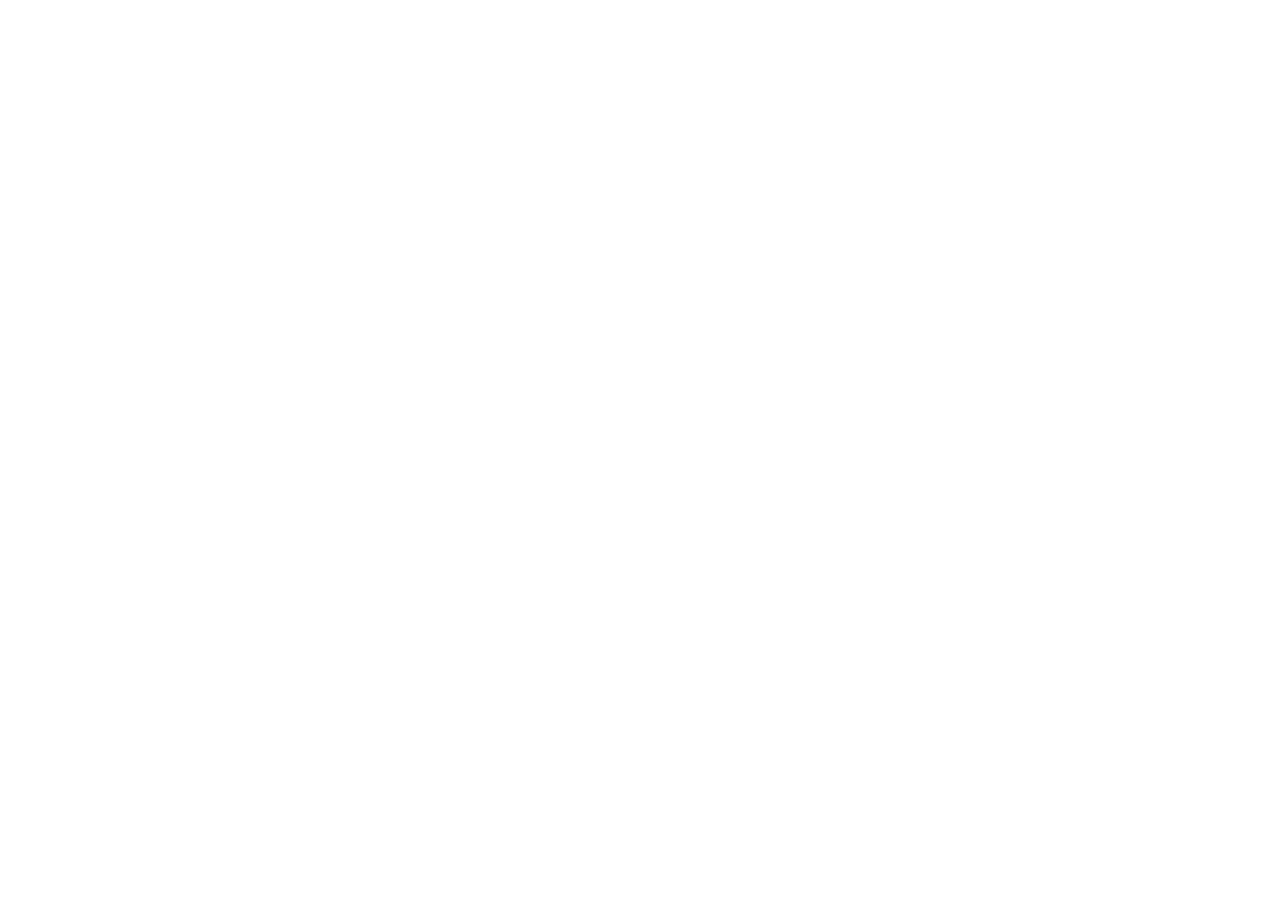
==== API/index.html @ 88d61cf5 "Criação da pasta API" ====
<!DOCTYPE html>
<html lang="en">
  <head>
    <meta charset="UTF-8" />
    <meta name="viewport" content="width=device-width, initial-scale=1.0" />
    <title>Document</title>

    <link rel="stylesheet" href="./styles/styles.css" />

    <script src="./script/script.js" defer></script>
  </head>
  <body></body>
</html>
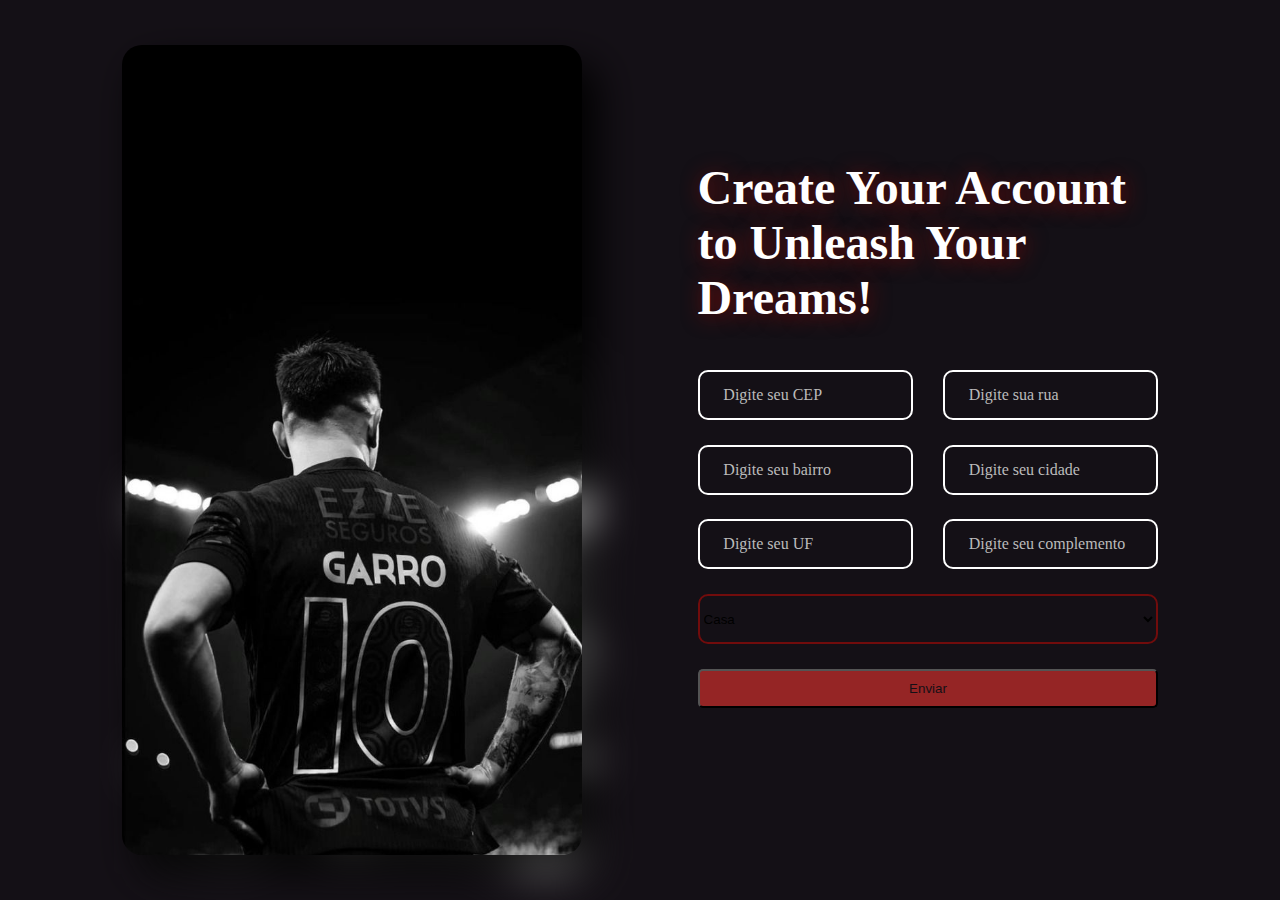
==== commit 66ec64ff: "Atividades - tarde" ====
--- a/API/index.html
+++ b/API/index.html
@@ -9,5 +9,72 @@
 
     <script src="./script/script.js" defer></script>
   </head>
-  <body></body>
+  <body>
+    <section class="container">
+      <div class="image"></div>
+
+      <div class="form_container">
+        <h1>Create Your Account to Unleash Your Dreams!</h1>
+
+        <form action="#">
+          <div class="input_data">
+            <input type="text" name="cep" id="cep" required />
+
+            <div class="label_area">
+              <p>Digite seu CEP</p>
+            </div>
+          </div>
+
+          <div class="input_data">
+            <input type="text" name="rua" id="rua" required />
+
+            <div class="label_area">
+              <p>Digite sua rua</p>
+            </div>
+          </div>
+
+          <div class="input_data">
+            <input type="text" name="bairro" id="bairro" required />
+
+            <div class="label_area">
+              <p>Digite seu bairro</p>
+            </div>
+          </div>
+
+          <div class="input_data">
+            <input type="text" name="cidade" id="cidade" required />
+
+            <div class="label_area">
+              <p>Digite seu cidade</p>
+            </div>
+          </div>
+
+          <div class="input_data">
+            <input type="text" name="uf" id="uf" required />
+
+            <div class="label_area">
+              <p>Digite seu UF</p>
+            </div>
+          </div>
+
+          <div class="input_data">
+            <input type="text" name="complemento" id="complemento" required />
+
+            <div class="label_area">
+              <p>Digite seu complemento</p>
+            </div>
+          </div>
+
+          <select name="" id="tipo_endereco">
+            <option value="casa">Casa</option>
+            <option value="escola">Escola</option>
+            <option value="trabalho">Trabalho</option>
+            <option value="outro">Outros</option>
+          </select>
+
+          <button type="submit">Enviar</button>
+        </form>
+      </div>
+    </section>
+  </body>
 </html>
--- a/API/styles/styles.css
+++ b/API/styles/styles.css
@@ -0,0 +1,137 @@
+* {
+  box-sizing: border-box;
+  padding: 0;
+  margin: 0;
+  text-decoration: none;
+}
+
+body {
+  height: 100vh;
+  background-color: #141016;
+
+  display: flex;
+  justify-content: center;
+  align-items: center;
+}
+
+.container {
+  width: 90%;
+  height: 90%;
+
+  display: flex;
+  justify-content: space-around;
+  align-items: center;
+}
+
+.image {
+  position: relative;
+  width: 40%;
+  height: 100%;
+  background: url("../images/a6a037e52a4620944ff2e2bfcf1a6f96.jpg") center /
+    cover no-repeat;
+  border-radius: 20px;
+}
+
+.image::after {
+  content: "";
+  position: absolute;
+  top: 20px;
+  left: 15px;
+  width: 100%;
+  height: 100%;
+  background: inherit;
+  border-radius: 20px;
+  filter: blur(20px) opacity(1);
+  z-index: -1;
+}
+
+.form_container {
+  height: 100%;
+  width: 40%;
+  padding-top: 10%;
+}
+
+.form_container h1 {
+  color: #fff;
+  font-size: 3em;
+  text-shadow: 2px 2px 20px rgb(113, 12, 12);
+}
+
+form {
+  margin-top: 40px;
+
+  display: flex;
+  flex-wrap: wrap;
+  justify-content: space-between;
+  align-items: center;
+  gap: 15px;
+  height: 50%;
+}
+
+form .input_data {
+  width: calc(50% - 15px);
+  position: relative;
+}
+
+form .input_data input {
+  width: 100%;
+  height: 50px;
+  font-size: 14px;
+  padding: 7px 10px;
+  outline: none;
+  border-radius: 10px;
+  background-color: transparent;
+  border: 2px solid #fff;
+  position: relative;
+  z-index: 500;
+  color: #fff;
+}
+
+form .input_data .label_area {
+  position: absolute;
+  top: 50%;
+  left: 5%;
+  transform: translateY(-50%);
+  background-color: #141016;
+  color: #bbbbbb;
+  padding: 0 15px;
+  transition: top 0.5s ease, left 0.5s ease;
+}
+
+form .input_data input:focus,
+form .input_data input:valid {
+  color: #fff;
+  border-color: rgb(113, 12, 12);
+}
+
+form .input_data input:focus ~ .label_area,
+form .input_data input:valid ~ .label_area {
+  z-index: 600;
+  top: 0;
+  left: 7%;
+  color: rgb(113, 12, 12);
+}
+
+form select,
+form option {
+  width: 100%;
+  height: 50px;
+  outline: none;
+  border-radius: 10px;
+  background: transparent;
+  border: 2px solid rgb(113, 12, 12);
+  color: 2px solid rgb(113, 12, 12);
+}
+
+form button {
+  width: 100%;
+  background-color: rgb(149, 37, 37);
+  padding: 10px;
+  border-radius: 5px;
+  cursor: pointer;
+  color: #141016;
+}
+
+form button:hover {
+  background-color: rgb(113, 12, 12);
+}
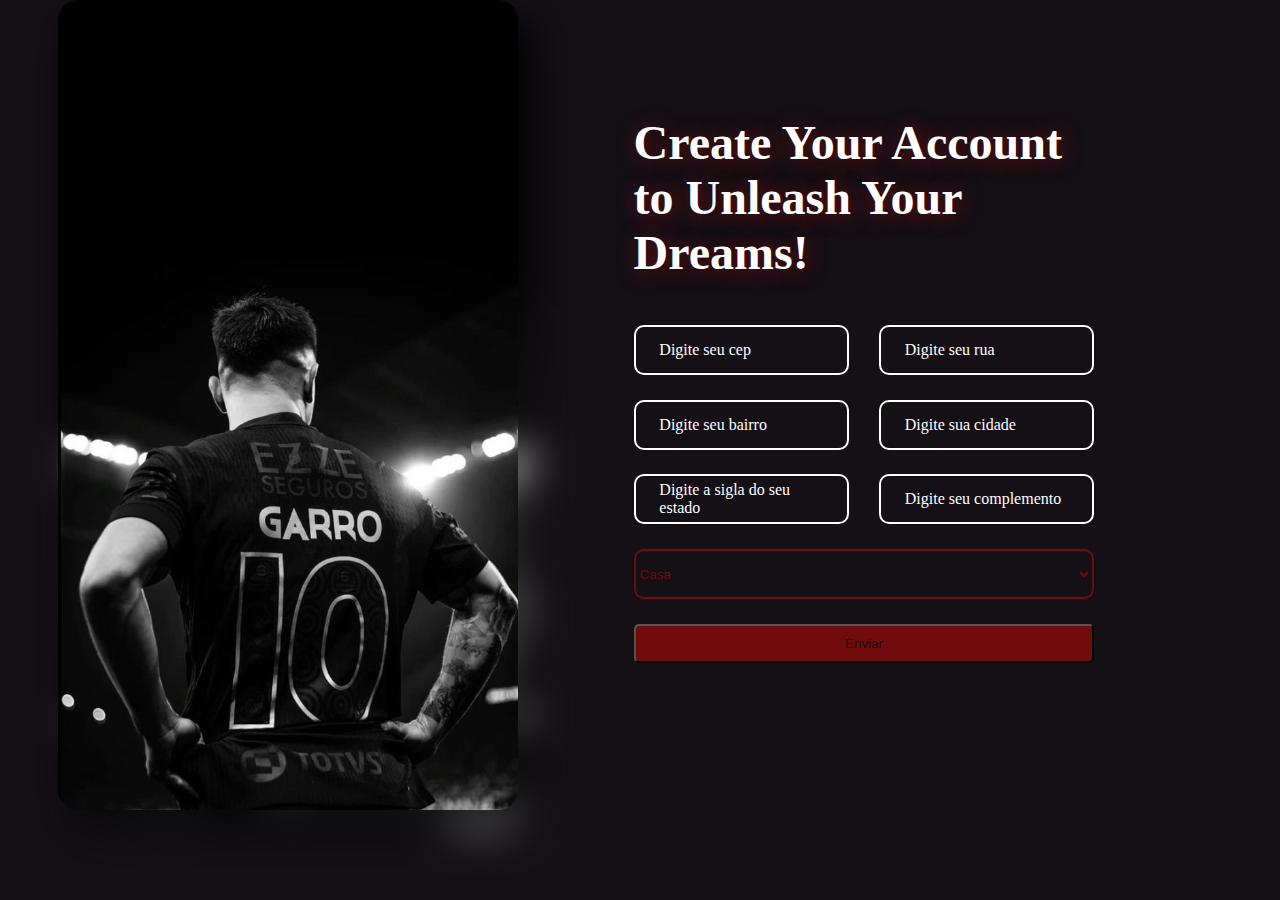
==== commit bb0a984e: "Terminar em casa (css e html)- atividade" ====
--- a/API/index.html
+++ b/API/index.html
@@ -3,11 +3,13 @@
   <head>
     <meta charset="UTF-8" />
     <meta name="viewport" content="width=device-width, initial-scale=1.0" />
-    <title>Document</title>
+    <title>API</title>
 
+    <!-- LINK CSS -->
     <link rel="stylesheet" href="./styles/styles.css" />
 
-    <script src="./script/script.js" defer></script>
+    <!-- LINK JAVASCRIPT -->
+    <script src="./scripts/scripts.js" defer></script>
   </head>
   <body>
     <section class="container">
@@ -21,7 +23,7 @@
             <input type="text" name="cep" id="cep" required />
 
             <div class="label_area">
-              <p>Digite seu CEP</p>
+              <p>Digite seu cep</p>
             </div>
           </div>
 
@@ -29,7 +31,7 @@
             <input type="text" name="rua" id="rua" required />
 
             <div class="label_area">
-              <p>Digite sua rua</p>
+              <p>Digite seu rua</p>
             </div>
           </div>
 
@@ -45,7 +47,7 @@
             <input type="text" name="cidade" id="cidade" required />
 
             <div class="label_area">
-              <p>Digite seu cidade</p>
+              <p>Digite sua cidade</p>
             </div>
           </div>
 
@@ -53,7 +55,7 @@
             <input type="text" name="uf" id="uf" required />
 
             <div class="label_area">
-              <p>Digite seu UF</p>
+              <p>Digite a sigla do seu estado</p>
             </div>
           </div>
 
@@ -69,7 +71,7 @@
             <option value="casa">Casa</option>
             <option value="escola">Escola</option>
             <option value="trabalho">Trabalho</option>
-            <option value="outro">Outros</option>
+            <option value="outro">Outro</option>
           </select>
 
           <button type="submit">Enviar</button>
--- a/API/styles/styles.css
+++ b/API/styles/styles.css
@@ -8,10 +8,6 @@
 body {
   height: 100vh;
   background-color: #141016;
-
-  display: flex;
-  justify-content: center;
-  align-items: center;
 }
 
 .container {
@@ -46,8 +42,8 @@
 }
 
 .form_container {
+  width: 40%;
   height: 100%;
-  width: 40%;
   padding-top: 10%;
 }
 
@@ -93,14 +89,14 @@
   left: 5%;
   transform: translateY(-50%);
   background-color: #141016;
-  color: #bbbbbb;
+  color: #ffffff;
   padding: 0 15px;
   transition: top 0.5s ease, left 0.5s ease;
 }
 
 form .input_data input:focus,
 form .input_data input:valid {
-  color: #fff;
+  color: rgb(113, 12, 12);
   border-color: rgb(113, 12, 12);
 }
 
@@ -120,12 +116,13 @@
   border-radius: 10px;
   background: transparent;
   border: 2px solid rgb(113, 12, 12);
-  color: 2px solid rgb(113, 12, 12);
+
+  color: rgb(113, 12, 12);
 }
 
 form button {
   width: 100%;
-  background-color: rgb(149, 37, 37);
+  background-color: rgb(113, 12, 12);
   padding: 10px;
   border-radius: 5px;
   cursor: pointer;
